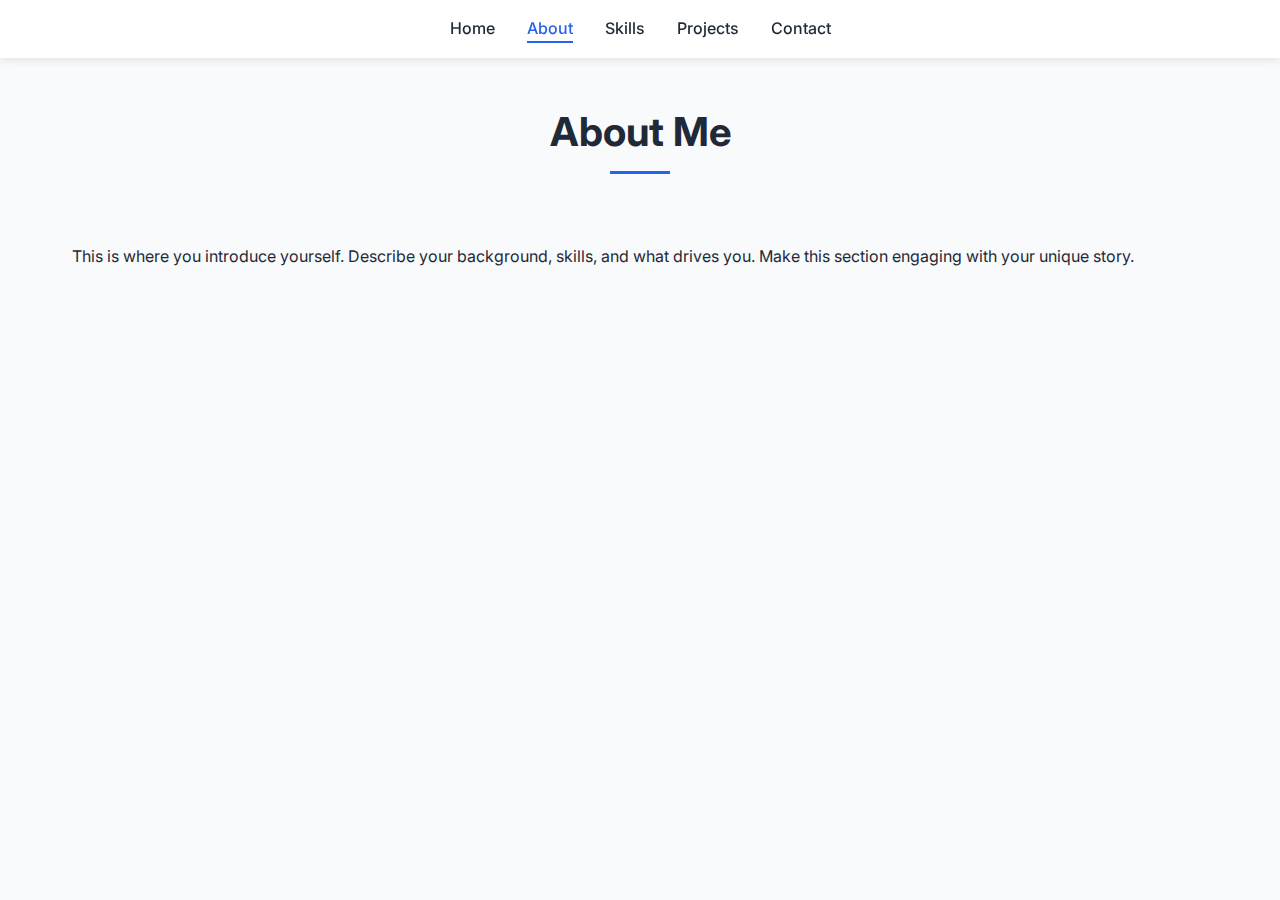
==== about.html @ b35ab6dd "update" ====
<!DOCTYPE html>
<html lang="en">
<head>
  <link href="https://fonts.googleapis.com/css2?family=Inter:wght@400;500;600;700&display=swap" rel="stylesheet">
  <link rel="stylesheet" href="https://cdnjs.cloudflare.com/ajax/libs/font-awesome/6.0.0/css/all.min.css">
  <meta charset="UTF-8" />
  <meta name="viewport" content="width=device-width, initial-scale=1.0" />
  <title>About - Prathyusha K</title>
  <link rel="stylesheet" href="style.css" />
</head>
<body>
  <header id="header">
    <nav>
      <ul>
        <li><a href="index.html" class="nav-link">Home</a></li>
        <li><a href="about.html" class="nav-link active">About</a></li>
        <li><a href="skills.html" class="nav-link">Skills</a></li>
        <li><a href="projects.html" class="nav-link">Projects</a></li>
        <li><a href="contact.html" class="nav-link">Contact</a></li>
      </ul>
    </nav>
  </header>

  <section id="about" class="about page-section">
    <div class="container">
      <h2>About Me</h2>
      <div class="about-content">
        <p>
          This is where you introduce yourself. Describe your background, skills, and what drives you. Make this section engaging with your unique story.
        </p>
      </div>
    </div>
  </section>

  <script src="script.js"></script>
</body>
</html>
---- style.css ----
:root {
  --primary-color: #2563eb;
  --secondary-color: #1e40af;
  --text-color: #1f2937;
  --bg-color: #ffffff;
  --accent-color: #dbeafe;
}

/* Modern Reset */
* {
  margin: 0;
  padding: 0;
  box-sizing: border-box;
}

body {
  font-family: 'Inter', sans-serif;
  line-height: 1.6;
  color: var(--text-color);
  background: var(--bg-color);
}

/* Header & Navigation */
header {
  position: fixed;
  top: 0;
  left: 0;
  width: 100%;
  background: rgba(255, 255, 255, 0.95);
  backdrop-filter: blur(10px);
  box-shadow: 0 2px 10px rgba(0, 0, 0, 0.1);
  z-index: 1000;
}

nav ul {
  list-style: none;
  display: flex;
  justify-content: center;
  gap: 2rem;
}

nav ul li a {
  text-decoration: none;
  color: var(--text-color);
  font-weight: 500;
  transition: all 0.3s ease;
  position: relative;
}

nav ul li a::after {
  content: '';
  position: absolute;
  bottom: -5px;
  left: 0;
  width: 0;
  height: 2px;
  background: var(--primary-color);
  transition: width 0.3s ease;
}

nav ul li a:hover::after {
  width: 100%;
}

/* Active page indicator */
nav ul li a.active {
  color: var(--primary-color);
}

nav ul li a.active::after {
  content: '';
  position: absolute;
  bottom: -5px;
  left: 0;
  width: 100%;
  height: 2px;
  background: var(--primary-color);
}

/* Hero Section */
.hero {
  min-height: 100vh;
  display: flex;
  align-items: center;
  justify-content: center;
  background: linear-gradient(135deg, #f0f9ff 0%, #e0f2fe 100%);
  position: relative;
  overflow: hidden;
}

/* Particles Background */
#particles-js {
  position: absolute;
  width: 100%;
  height: 100%;
  z-index: 1;
}

.hero-content {
  position: relative;
  z-index: 2;
  text-align: center;
  padding: 2rem;
  max-width: 800px;
}

.profile-image {
  width: 200px;
  height: 200px;
  margin: 0 auto 2rem;
  border-radius: 50%;
  overflow: hidden;
  border: 4px solid var(--bg-color);
  box-shadow: 0 0 20px rgba(0, 0, 0, 0.1);
}

.profile-image img {
  width: 100%;
  height: 100%;
  object-fit: cover;
}

.hero h1 {
  font-size: 3.5rem;
  font-weight: 700;
  margin-bottom: 1rem;
  background: linear-gradient(135deg, var(--primary-color), var(--secondary-color));
  -webkit-background-clip: text;
  -webkit-text-fill-color: transparent;
}

.tagline {
  font-size: 1.25rem;
  color: #64748b;
  margin-bottom: 2rem;
}

.cta-buttons {
  display: flex;
  gap: 1rem;
  justify-content: center;
  margin-bottom: 2rem;
}

.btn {
  padding: 0.75rem 1.5rem;
  border-radius: 8px;
  font-weight: 500;
  transition: all 0.3s ease;
  text-decoration: none;
}

.btn.primary {
  background: var(--primary-color);
  color: white;
}

.btn.secondary {
  background: var(--accent-color);
  color: var(--primary-color);
}

.social-links {
  display: flex;
  gap: 1.5rem;
  justify-content: center;
  font-size: 1.5rem;
}

.social-links a {
  color: var(--text-color);
  transition: all 0.3s ease;
}

.social-links a:hover {
  color: var(--primary-color);
  transform: translateY(-3px);
}

/* Animated Project Cards */
.project-item {
  position: relative;
  transition: transform 0.3s ease, box-shadow 0.3s ease;
  border-radius: 12px;
  overflow: hidden;
  background: white;
  box-shadow: 0 4px 6px rgba(0, 0, 0, 0.1);
}

.project-item:hover {
  transform: translateY(-10px);
  box-shadow: 0 10px 20px rgba(0, 0, 0, 0.15);
}

.project-overlay {
  position: absolute;
  bottom: -100%;
  left: 0;
  width: 100%;
  height: 100%;
  background: rgba(37, 99, 235, 0.9);
  display: flex;
  flex-direction: column;
  justify-content: center;
  align-items: center;
  transition: bottom 0.3s ease;
  padding: 2rem;
  color: white;
  text-align: center;
}

.project-item:hover .project-overlay {
  bottom: 0;
}

/* Skill Pills */
.skills-container {
  display: flex;
  flex-wrap: wrap;
  gap: 1rem;
  margin: 2rem 0;
}

.skill-pill {
  padding: 0.5rem 1rem;
  background: var(--accent-color);
  color: var(--primary-color);
  border-radius: 20px;
  font-size: 0.9rem;
  font-weight: 500;
  transition: transform 0.2s ease;
}

.skill-pill:hover {
  transform: scale(1.05);
}

/* Progress Bars */
.progress-bar {
  width: 100%;
  height: 8px;
  background: var(--accent-color);
  border-radius: 4px;
  margin: 1rem 0;
  position: relative;
  overflow: hidden;
}

.progress-fill {
  height: 100%;
  background: var(--primary-color);
  border-radius: 4px;
  transition: width 1.5s ease;
}

/* Section Layouts */
section {
    padding: 100px 0;
    min-height: 100vh;
    width: 100%;
}

.container {
    max-width: 1200px;
    margin: 0 auto;
    padding: 0 2rem;
}

/* Section Headings */
section h2 {
    font-size: 2.5rem;
    margin-bottom: 3rem;
    text-align: center;
    color: var(--text-color);
    position: relative;
}

section h2::after {
    content: '';
    position: absolute;
    bottom: -10px;
    left: 50%;
    transform: translateX(-50%);
    width: 60px;
    height: 3px;
    background: var(--primary-color);
}

/* About Section */
.about {
    background: #f8fafc;
}

.about .container {
    display: flex;
    flex-direction: column;
    gap: 2rem;
}

/* Skills Section */
.skills {
    background: white;
}

.skills-container {
    display: flex;
    flex-wrap: wrap;
    gap: 1rem;
    justify-content: center;
    margin-bottom: 3rem;
}

.skill-bars {
    max-width: 600px;
    margin: 0 auto;
}

/* Projects Section */
.projects {
    background: #f8fafc;
}

.project-grid {
    display: grid;
    grid-template-columns: repeat(auto-fit, minmax(300px, 1fr));
    gap: 2rem;
    padding: 2rem 0;
}

/* Contact Section */
.contact {
    background: white;
}

.contact form {
    max-width: 600px;
    margin: 0 auto;
    display: flex;
    flex-direction: column;
    gap: 1.5rem;
}

/* Responsive Design */
@media (max-width: 768px) {
    header nav ul {
        padding: 0 1rem;
    }

    section {
        padding: 60px 0;
    }

    section h2 {
        font-size: 2rem;
    }

    .hero h1 {
        font-size: 2.5rem;
    }

    .project-grid {
        grid-template-columns: 1fr;
    }
}

/* Navigation Styles */
header {
    background: rgba(255, 255, 255, 0.95);
    box-shadow: 0 2px 10px rgba(0, 0, 0, 0.1);
    padding: 1rem 0;
}

nav ul {
    display: flex;
    justify-content: center;
    gap: 2rem;
    list-style: none;
}

nav ul li a {
    color: var(--text-color);
    text-decoration: none;
    font-weight: 500;
    transition: color 0.3s ease;
}

nav ul li a:hover {
    color: var(--primary-color);
}

/* Form Inputs */
.contact form input,
.contact form textarea {
    padding: 1rem;
    border: 1px solid #e2e8f0;
    border-radius: 8px;
    font-family: inherit;
}

.contact form textarea {
    min-height: 150px;
}

.contact form button {
    background: var(--primary-color);
    color: white;
    padding: 1rem 2rem;
    border: none;
    border-radius: 8px;
    cursor: pointer;
    font-weight: 500;
    transition: background 0.3s ease;
}

.contact form button:hover {
    background: var(--secondary-color);
}

/* Contact Page Styles */
.contact-content {
  display: grid;
  grid-template-columns: 1fr 2fr;
  gap: 4rem;
  max-width: 1200px;
  margin: 0 auto;
}

.contact-info {
  padding: 2rem;
  background: var(--accent-color);
  border-radius: 12px;
}

.contact-item {
  display: flex;
  align-items: center;
  gap: 1rem;
  margin-bottom: 1.5rem;
}

.contact-item i {
  font-size: 1.5rem;
  color: var(--primary-color);
}

.contact-form {
  display: flex;
  flex-direction: column;
  gap: 1.5rem;
}

.form-group {
  display: flex;
  flex-direction: column;
  gap: 0.5rem;
}

.form-group label {
  font-weight: 500;
  color: var(--text-color);
}

.form-group input,
.form-group textarea {
  padding: 0.75rem;
  border: 1px solid #e2e8f0;
  border-radius: 8px;
  font-family: inherit;
  transition: border-color 0.3s ease;
}

.form-group input:focus,
.form-group textarea:focus {
  outline: none;
  border-color: var(--primary-color);
}

.form-group textarea {
  min-height: 150px;
  resize: vertical;
}

/* Projects Page Styles */
.project-grid {
  display: grid;
  grid-template-columns: repeat(auto-fit, minmax(300px, 1fr));
  gap: 2rem;
  padding: 2rem 0;
}

.project-item {
  position: relative;
  border-radius: 12px;
  overflow: hidden;
  box-shadow: 0 4px 6px rgba(0, 0, 0, 0.1);
  transition: transform 0.3s ease;
}

.project-item img {
  width: 100%;
  height: 250px;
  object-fit: cover;
}

.project-overlay {
  position: absolute;
  bottom: -100%;
  left: 0;
  width: 100%;
  height: 100%;
  background: rgba(37, 99, 235, 0.9);
  padding: 2rem;
  display: flex;
  flex-direction: column;
  justify-content: center;
  align-items: center;
  transition: bottom 0.3s ease;
  color: white;
  text-align: center;
}

.project-item:hover .project-overlay {
  bottom: 0;
}

.project-item:hover {
  transform: translateY(-10px);
}

.project-links {
  display: flex;
  gap: 1rem;
  margin-top: 1.5rem;
}

/* Responsive Design */
@media (max-width: 768px) {
  .contact-content {
    grid-template-columns: 1fr;
    gap: 2rem;
  }

  .project-grid {
    grid-template-columns: 1fr;
  }
}
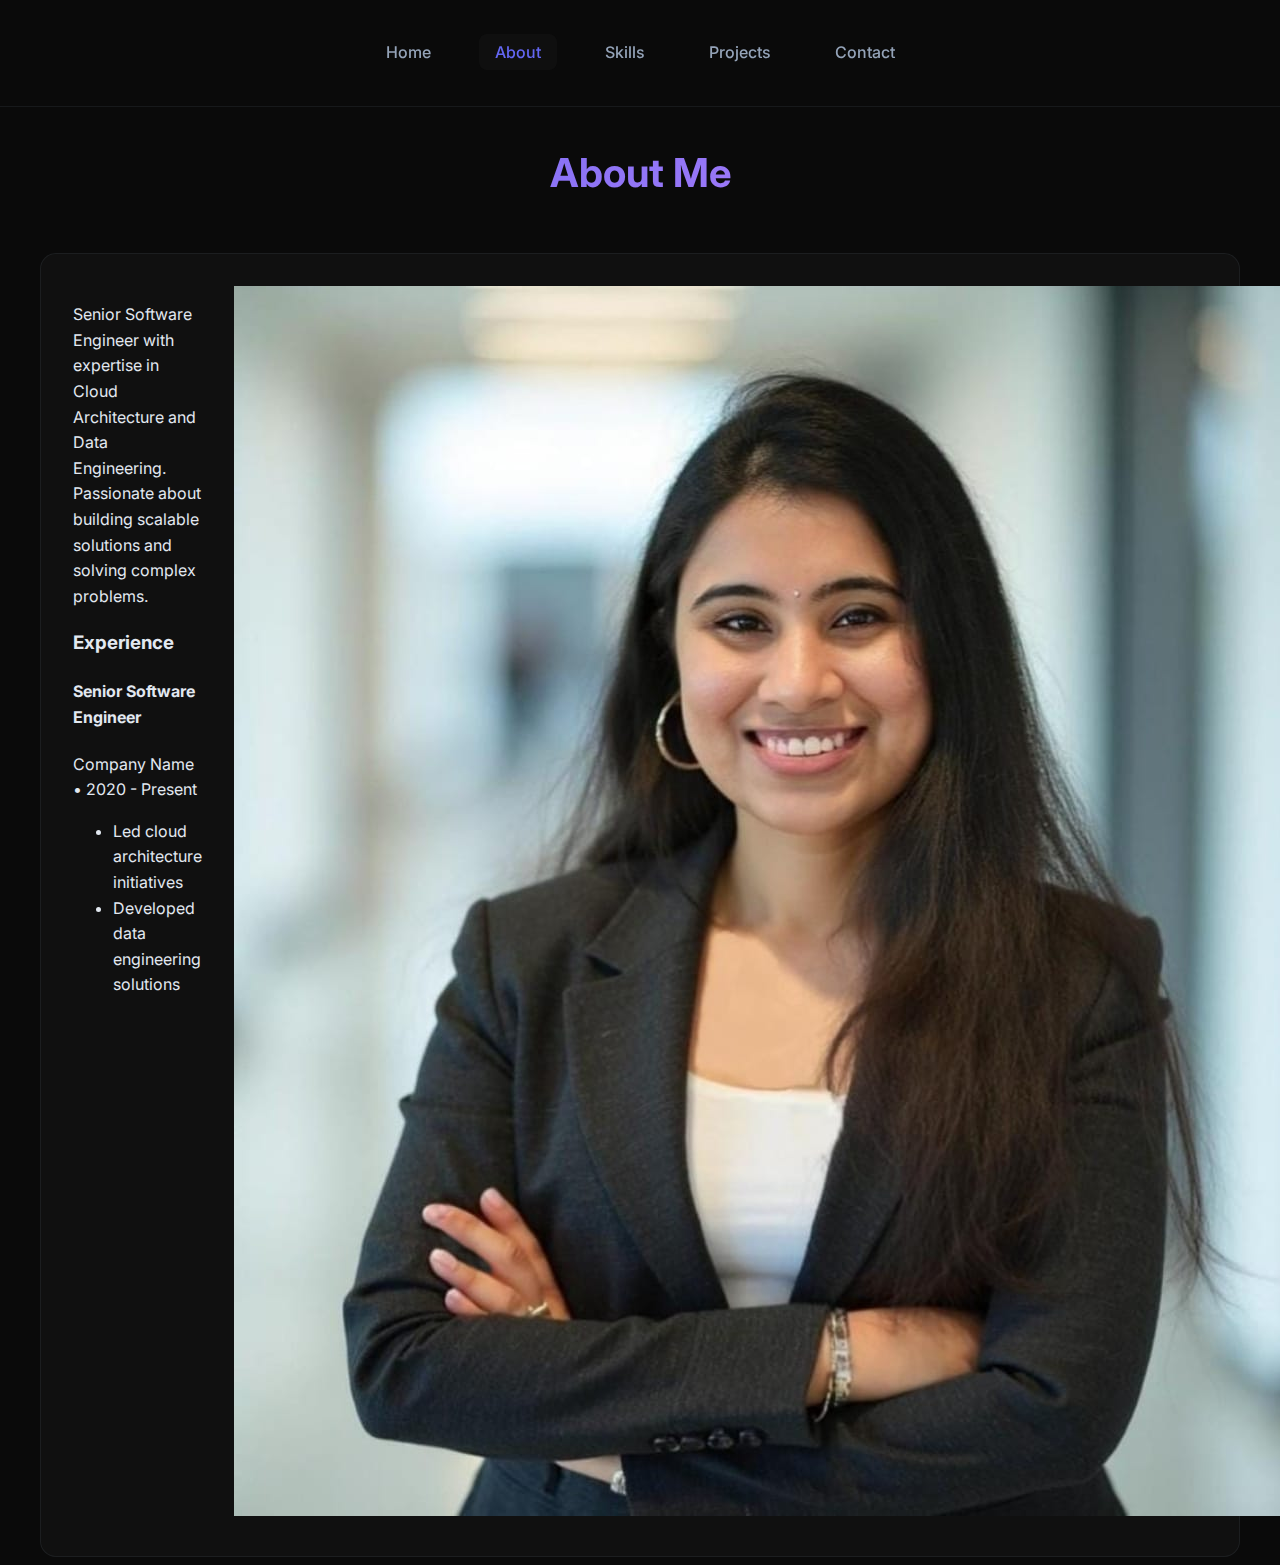
==== commit 9bc29233: "update" ====
--- a/about.html
+++ b/about.html
@@ -24,14 +24,32 @@
   <section id="about" class="about page-section">
     <div class="container">
       <h2>About Me</h2>
-      <div class="about-content">
-        <p>
-          This is where you introduce yourself. Describe your background, skills, and what drives you. Make this section engaging with your unique story.
-        </p>
+      <div class="about-content card">
+        <div class="grid grid-2">
+          <div class="about-text">
+            <p>
+              Senior Software Engineer with expertise in Cloud Architecture and Data Engineering. Passionate about building scalable solutions and solving complex problems.
+            </p>
+            <div class="experience">
+              <h3>Experience</h3>
+              <div class="experience-item">
+                <h4>Senior Software Engineer</h4>
+                <p>Company Name • 2020 - Present</p>
+                <ul>
+                  <li>Led cloud architecture initiatives</li>
+                  <li>Developed data engineering solutions</li>
+                </ul>
+              </div>
+            </div>
+          </div>
+          <div class="about-image">
+            <img src="assets/images/profile.jpeg" alt="Prathyusha K" class="profile-pic">
+          </div>
+        </div>
       </div>
     </div>
   </section>
 
   <script src="script.js"></script>
 </body>
-</html>+</html>
--- a/style.css
+++ b/style.css
@@ -1,23 +1,35 @@
 :root {
-  --primary-color: #2563eb;
-  --secondary-color: #1e40af;
-  --text-color: #1f2937;
-  --bg-color: #ffffff;
-  --accent-color: #dbeafe;
+  --bg-primary: #0a0a0a;
+  --bg-secondary: #121212;
+  --text-primary: #e2e8f0;
+  --text-secondary: #94a3b8;
+  --accent-primary: #6366f1;
+  --accent-secondary: #818cf8;
+  --accent-glow: rgba(99, 102, 241, 0.3);
+  --gradient-1: linear-gradient(45deg, #6366f1, #818cf8);
+  --gradient-2: linear-gradient(135deg, #6366f1, #c084fc);
+  --card-bg: rgba(18, 18, 18, 0.7);
+  --border-color: rgba(148, 163, 184, 0.1);
 }
 
-/* Modern Reset */
-* {
-  margin: 0;
-  padding: 0;
-  box-sizing: border-box;
-}
-
+/* Global Styles */
 body {
   font-family: 'Inter', sans-serif;
   line-height: 1.6;
-  color: var(--text-color);
-  background: var(--bg-color);
+  color: var(--text-primary);
+  background: var(--bg-primary);
+  min-height: 100vh;
+}
+
+.container {
+  max-width: 1200px;
+  margin: 0 auto;
+  padding: 0 2rem;
+}
+
+.page-section {
+  padding-top: 100px;
+  min-height: 100vh;
 }
 
 /* Header & Navigation */
@@ -26,9 +38,9 @@
   top: 0;
   left: 0;
   width: 100%;
-  background: rgba(255, 255, 255, 0.95);
+  background: rgba(10, 10, 10, 0.9);
   backdrop-filter: blur(10px);
-  box-shadow: 0 2px 10px rgba(0, 0, 0, 0.1);
+  border-bottom: 1px solid var(--border-color);
   z-index: 1000;
 }
 
@@ -37,510 +49,110 @@
   display: flex;
   justify-content: center;
   gap: 2rem;
+  padding: 1.5rem 0;
 }
 
 nav ul li a {
   text-decoration: none;
-  color: var(--text-color);
+  color: var(--text-secondary);
   font-weight: 500;
+  padding: 0.5rem 1rem;
+  border-radius: 8px;
   transition: all 0.3s ease;
-  position: relative;
 }
 
-nav ul li a::after {
-  content: '';
-  position: absolute;
-  bottom: -5px;
-  left: 0;
-  width: 0;
-  height: 2px;
-  background: var(--primary-color);
-  transition: width 0.3s ease;
+nav ul li a:hover,
+nav ul li a.active {
+  color: var(--accent-primary);
+  background: var(--card-bg);
 }
 
-nav ul li a:hover::after {
-  width: 100%;
-}
-
-/* Active page indicator */
-nav ul li a.active {
-  color: var(--primary-color);
-}
-
-nav ul li a.active::after {
-  content: '';
-  position: absolute;
-  bottom: -5px;
-  left: 0;
-  width: 100%;
-  height: 2px;
-  background: var(--primary-color);
-}
-
-/* Hero Section */
-.hero {
-  min-height: 100vh;
-  display: flex;
-  align-items: center;
-  justify-content: center;
-  background: linear-gradient(135deg, #f0f9ff 0%, #e0f2fe 100%);
-  position: relative;
-  overflow: hidden;
-}
-
-/* Particles Background */
-#particles-js {
-  position: absolute;
-  width: 100%;
-  height: 100%;
-  z-index: 1;
-}
-
-.hero-content {
-  position: relative;
-  z-index: 2;
+/* Section Headers */
+h2 {
+  font-size: 2.5rem;
+  color: var(--accent-primary);
   text-align: center;
-  padding: 2rem;
-  max-width: 800px;
-}
-
-.profile-image {
-  width: 200px;
-  height: 200px;
-  margin: 0 auto 2rem;
-  border-radius: 50%;
-  overflow: hidden;
-  border: 4px solid var(--bg-color);
-  box-shadow: 0 0 20px rgba(0, 0, 0, 0.1);
-}
-
-.profile-image img {
-  width: 100%;
-  height: 100%;
-  object-fit: cover;
-}
-
-.hero h1 {
-  font-size: 3.5rem;
-  font-weight: 700;
-  margin-bottom: 1rem;
-  background: linear-gradient(135deg, var(--primary-color), var(--secondary-color));
+  margin-bottom: 3rem;
+  background: var(--gradient-2);
   -webkit-background-clip: text;
   -webkit-text-fill-color: transparent;
 }
 
-.tagline {
-  font-size: 1.25rem;
-  color: #64748b;
-  margin-bottom: 2rem;
+/* Cards and Containers */
+.card {
+  background: var(--card-bg);
+  border: 1px solid var(--border-color);
+  border-radius: 16px;
+  padding: 2rem;
+  transition: all 0.3s ease;
 }
 
-.cta-buttons {
-  display: flex;
-  gap: 1rem;
-  justify-content: center;
-  margin-bottom: 2rem;
+.card:hover {
+  transform: translateY(-5px);
+  box-shadow: 0 0 20px var(--accent-glow);
 }
 
+/* Buttons */
 .btn {
-  padding: 0.75rem 1.5rem;
+  display: inline-block;
+  padding: 1rem 2rem;
+  background: var(--gradient-1);
+  color: var(--text-primary);
+  border: none;
   border-radius: 8px;
-  font-weight: 500;
+  font-weight: 600;
+  cursor: pointer;
   transition: all 0.3s ease;
   text-decoration: none;
 }
 
-.btn.primary {
-  background: var(--primary-color);
-  color: white;
+.btn:hover {
+  transform: translateY(-3px);
+  box-shadow: 0 0 20px var(--accent-glow);
 }
 
-.btn.secondary {
-  background: var(--accent-color);
-  color: var(--primary-color);
-}
-
-.social-links {
-  display: flex;
-  gap: 1.5rem;
-  justify-content: center;
-  font-size: 1.5rem;
-}
-
-.social-links a {
-  color: var(--text-color);
+/* Form Elements */
+input,
+textarea {
+  width: 100%;
+  padding: 1rem;
+  background: rgba(10, 10, 10, 0.5);
+  border: 1px solid var(--border-color);
+  border-radius: 8px;
+  color: var(--text-primary);
   transition: all 0.3s ease;
 }
 
-.social-links a:hover {
-  color: var(--primary-color);
-  transform: translateY(-3px);
+input:focus,
+textarea:focus {
+  border-color: var(--accent-primary);
+  box-shadow: 0 0 10px var(--accent-glow);
+  outline: none;
 }
 
-/* Animated Project Cards */
-.project-item {
-  position: relative;
-  transition: transform 0.3s ease, box-shadow 0.3s ease;
-  border-radius: 12px;
-  overflow: hidden;
-  background: white;
-  box-shadow: 0 4px 6px rgba(0, 0, 0, 0.1);
+/* Grid Layouts */
+.grid {
+  display: grid;
+  gap: 2rem;
 }
 
-.project-item:hover {
-  transform: translateY(-10px);
-  box-shadow: 0 10px 20px rgba(0, 0, 0, 0.15);
+.grid-2 {
+  grid-template-columns: repeat(2, 1fr);
 }
 
-.project-overlay {
-  position: absolute;
-  bottom: -100%;
-  left: 0;
-  width: 100%;
-  height: 100%;
-  background: rgba(37, 99, 235, 0.9);
-  display: flex;
-  flex-direction: column;
-  justify-content: center;
-  align-items: center;
-  transition: bottom 0.3s ease;
-  padding: 2rem;
-  color: white;
-  text-align: center;
-}
-
-.project-item:hover .project-overlay {
-  bottom: 0;
-}
-
-/* Skill Pills */
-.skills-container {
-  display: flex;
-  flex-wrap: wrap;
-  gap: 1rem;
-  margin: 2rem 0;
-}
-
-.skill-pill {
-  padding: 0.5rem 1rem;
-  background: var(--accent-color);
-  color: var(--primary-color);
-  border-radius: 20px;
-  font-size: 0.9rem;
-  font-weight: 500;
-  transition: transform 0.2s ease;
-}
-
-.skill-pill:hover {
-  transform: scale(1.05);
-}
-
-/* Progress Bars */
-.progress-bar {
-  width: 100%;
-  height: 8px;
-  background: var(--accent-color);
-  border-radius: 4px;
-  margin: 1rem 0;
-  position: relative;
-  overflow: hidden;
-}
-
-.progress-fill {
-  height: 100%;
-  background: var(--primary-color);
-  border-radius: 4px;
-  transition: width 1.5s ease;
-}
-
-/* Section Layouts */
-section {
-    padding: 100px 0;
-    min-height: 100vh;
-    width: 100%;
-}
-
-.container {
-    max-width: 1200px;
-    margin: 0 auto;
-    padding: 0 2rem;
-}
-
-/* Section Headings */
-section h2 {
-    font-size: 2.5rem;
-    margin-bottom: 3rem;
-    text-align: center;
-    color: var(--text-color);
-    position: relative;
-}
-
-section h2::after {
-    content: '';
-    position: absolute;
-    bottom: -10px;
-    left: 50%;
-    transform: translateX(-50%);
-    width: 60px;
-    height: 3px;
-    background: var(--primary-color);
-}
-
-/* About Section */
-.about {
-    background: #f8fafc;
-}
-
-.about .container {
-    display: flex;
-    flex-direction: column;
-    gap: 2rem;
-}
-
-/* Skills Section */
-.skills {
-    background: white;
-}
-
-.skills-container {
-    display: flex;
-    flex-wrap: wrap;
-    gap: 1rem;
-    justify-content: center;
-    margin-bottom: 3rem;
-}
-
-.skill-bars {
-    max-width: 600px;
-    margin: 0 auto;
-}
-
-/* Projects Section */
-.projects {
-    background: #f8fafc;
-}
-
-.project-grid {
-    display: grid;
-    grid-template-columns: repeat(auto-fit, minmax(300px, 1fr));
-    gap: 2rem;
-    padding: 2rem 0;
-}
-
-/* Contact Section */
-.contact {
-    background: white;
-}
-
-.contact form {
-    max-width: 600px;
-    margin: 0 auto;
-    display: flex;
-    flex-direction: column;
-    gap: 1.5rem;
+.grid-3 {
+  grid-template-columns: repeat(3, 1fr);
 }
 
 /* Responsive Design */
 @media (max-width: 768px) {
-    header nav ul {
-        padding: 0 1rem;
-    }
-
-    section {
-        padding: 60px 0;
-    }
-
-    section h2 {
-        font-size: 2rem;
-    }
-
-    .hero h1 {
-        font-size: 2.5rem;
-    }
-
-    .project-grid {
-        grid-template-columns: 1fr;
-    }
-}
-
-/* Navigation Styles */
-header {
-    background: rgba(255, 255, 255, 0.95);
-    box-shadow: 0 2px 10px rgba(0, 0, 0, 0.1);
-    padding: 1rem 0;
-}
-
-nav ul {
-    display: flex;
-    justify-content: center;
-    gap: 2rem;
-    list-style: none;
-}
-
-nav ul li a {
-    color: var(--text-color);
-    text-decoration: none;
-    font-weight: 500;
-    transition: color 0.3s ease;
-}
-
-nav ul li a:hover {
-    color: var(--primary-color);
-}
-
-/* Form Inputs */
-.contact form input,
-.contact form textarea {
-    padding: 1rem;
-    border: 1px solid #e2e8f0;
-    border-radius: 8px;
-    font-family: inherit;
-}
-
-.contact form textarea {
-    min-height: 150px;
-}
-
-.contact form button {
-    background: var(--primary-color);
-    color: white;
-    padding: 1rem 2rem;
-    border: none;
-    border-radius: 8px;
-    cursor: pointer;
-    font-weight: 500;
-    transition: background 0.3s ease;
-}
-
-.contact form button:hover {
-    background: var(--secondary-color);
-}
-
-/* Contact Page Styles */
-.contact-content {
-  display: grid;
-  grid-template-columns: 1fr 2fr;
-  gap: 4rem;
-  max-width: 1200px;
-  margin: 0 auto;
-}
-
-.contact-info {
-  padding: 2rem;
-  background: var(--accent-color);
-  border-radius: 12px;
-}
-
-.contact-item {
-  display: flex;
-  align-items: center;
-  gap: 1rem;
-  margin-bottom: 1.5rem;
-}
-
-.contact-item i {
-  font-size: 1.5rem;
-  color: var(--primary-color);
-}
-
-.contact-form {
-  display: flex;
-  flex-direction: column;
-  gap: 1.5rem;
-}
-
-.form-group {
-  display: flex;
-  flex-direction: column;
-  gap: 0.5rem;
-}
-
-.form-group label {
-  font-weight: 500;
-  color: var(--text-color);
-}
-
-.form-group input,
-.form-group textarea {
-  padding: 0.75rem;
-  border: 1px solid #e2e8f0;
-  border-radius: 8px;
-  font-family: inherit;
-  transition: border-color 0.3s ease;
-}
-
-.form-group input:focus,
-.form-group textarea:focus {
-  outline: none;
-  border-color: var(--primary-color);
-}
-
-.form-group textarea {
-  min-height: 150px;
-  resize: vertical;
-}
-
-/* Projects Page Styles */
-.project-grid {
-  display: grid;
-  grid-template-columns: repeat(auto-fit, minmax(300px, 1fr));
-  gap: 2rem;
-  padding: 2rem 0;
-}
-
-.project-item {
-  position: relative;
-  border-radius: 12px;
-  overflow: hidden;
-  box-shadow: 0 4px 6px rgba(0, 0, 0, 0.1);
-  transition: transform 0.3s ease;
-}
-
-.project-item img {
-  width: 100%;
-  height: 250px;
-  object-fit: cover;
-}
-
-.project-overlay {
-  position: absolute;
-  bottom: -100%;
-  left: 0;
-  width: 100%;
-  height: 100%;
-  background: rgba(37, 99, 235, 0.9);
-  padding: 2rem;
-  display: flex;
-  flex-direction: column;
-  justify-content: center;
-  align-items: center;
-  transition: bottom 0.3s ease;
-  color: white;
-  text-align: center;
-}
-
-.project-item:hover .project-overlay {
-  bottom: 0;
-}
-
-.project-item:hover {
-  transform: translateY(-10px);
-}
-
-.project-links {
-  display: flex;
-  gap: 1rem;
-  margin-top: 1.5rem;
-}
-
-/* Responsive Design */
-@media (max-width: 768px) {
-  .contact-content {
+  .grid-2,
+  .grid-3 {
     grid-template-columns: 1fr;
-    gap: 2rem;
   }
 
-  .project-grid {
-    grid-template-columns: 1fr;
+  nav ul {
+    gap: 1rem;
+    padding: 1rem 0;
   }
 }
